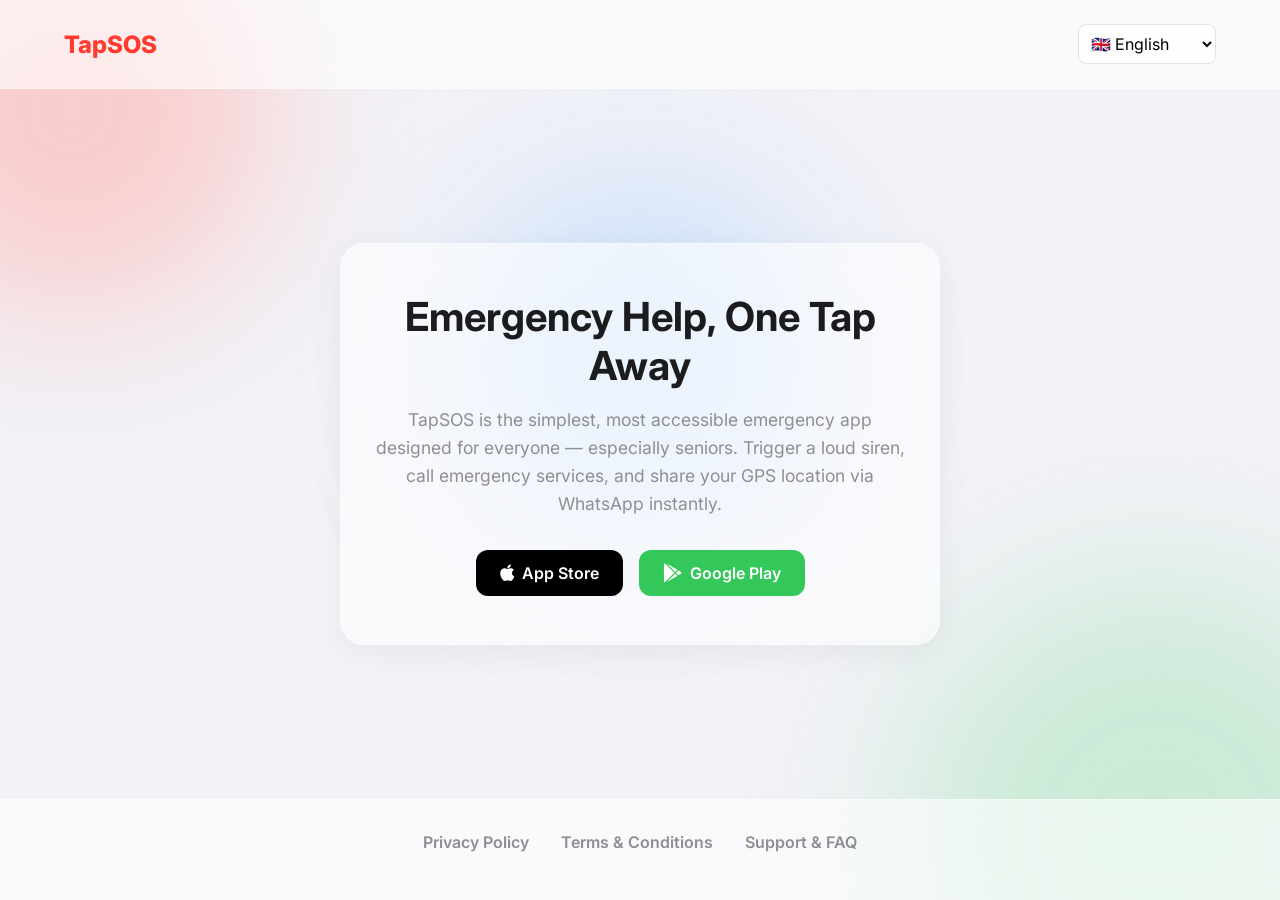
==== index.html @ 8781abed "Primer commit: subiendo archivos de la web" ====
<!DOCTYPE html>
<html lang="en">
<head>
  <meta charset="UTF-8">
  <meta name="viewport" content="width=device-width, initial-scale=1.0">
  <title>TapSOS - Emergency App</title>
  <link rel="stylesheet" href="styles.css">
  <link href="https://fonts.googleapis.com/css2?family=Cairo:wght@400;700&display=swap" rel="stylesheet">
  <link rel="stylesheet" href="https://cdnjs.cloudflare.com/ajax/libs/font-awesome/6.4.0/css/all.min.css">
</head>
<body>
  
  <!-- Animated Background -->
  <div class="bg-blobs">
    <div class="blob blob-1"></div>
    <div class="blob blob-2"></div>
    <div class="blob blob-3"></div>
  </div>

  <nav>
    <a href="index.html" class="logo">TapSOS</a>
    <div class="lang-selector">
      <select id="lang-selector">
        <option value="en">🇬🇧 English</option>
        <option value="es">🇪🇸 Español</option>
        <option value="fr">🇫🇷 Français</option>
        <option value="de">🇩🇪 Deutsch</option>
        <option value="it">🇮🇹 Italiano</option>
        <option value="pt">🇵🇹 Português</option>
        <option value="ru">🇷🇺 Русский</option>
        <option value="zh">🇨🇳 中文</option>
        <option value="ja">🇯🇵 日本語</option>
        <option value="ar">🇸🇦 العربية</option>
      </select>
    </div>
  </nav>

  <main class="container">
    <div class="glass-card">
      <h1 data-i18n="heroTitle">Emergency Help, One Tap Away</h1>
      <p data-i18n="heroDesc">TapSOS is the simplest, most accessible emergency app. Trigger a loud siren, make an emergency call, and send your GPS location via WhatsApp instantly.</p>
      
      <div class="store-buttons">
        <a href="#" class="btn btn-apple">
          <i class="fab fa-apple"></i> <span data-i18n="btnApple">App Store</span>
        </a>
        <a href="#" class="btn btn-google">
          <i class="fab fa-google-play"></i> <span data-i18n="btnGoogle">Google Play</span>
        </a>
      </div>
    </div>
  </main>

  <footer>
    <div class="footer-links">
      <a href="privacy.html" data-i18n="footerPrivacy">Privacy Policy</a>
      <a href="terms.html" data-i18n="footerTerms">Terms & Conditions</a>
      <a href="support.html" data-i18n="footerSupport">Support</a>
    </div>
  </footer>

  <script src="script.js"></script>
</body>
</html>
---- styles.css ----
@import url('https://fonts.googleapis.com/css2?family=Inter:wght@400;600;800&display=swap');

:root {
  --primary-color: #ff3b30; /* SOS Red */
  --secondary-color: #34c759; /* SOS Green */
  --bg-color: #f2f2f7; /* Light gray background */
  --glass-bg: rgba(255, 255, 255, 0.6);
  --glass-border: rgba(255, 255, 255, 0.3);
  --text-primary: #1c1c1e;
  --text-secondary: #8e8e93;
}

* {
  margin: 0;
  padding: 0;
  box-sizing: border-box;
  font-family: 'Inter', -apple-system, BlinkMacSystemFont, sans-serif;
}

body {
  background-color: var(--bg-color);
  color: var(--text-primary);
  min-height: 100vh;
  display: flex;
  flex-direction: column;
  overflow-x: hidden;
  position: relative;
}

/* --- Animated Background Blur Circles --- */
.bg-blobs {
  position: fixed;
  top: 0;
  left: 0;
  width: 100vw;
  height: 100vh;
  z-index: -1;
  overflow: hidden;
  pointer-events: none;
}

.blob {
  position: absolute;
  border-radius: 50%;
  filter: blur(80px);
  opacity: 0.6;
  animation: float 20s infinite ease-in-out alternate;
}

.blob-1 {
  width: 400px;
  height: 400px;
  background: #ffb3b0; /* Light red */
  top: -10%;
  left: -10%;
  animation-delay: 0s;
}

.blob-2 {
  width: 500px;
  height: 500px;
  background: #b0e5c1; /* Light green */
  bottom: -20%;
  right: -10%;
  animation-delay: -5s;
}

.blob-3 {
  width: 350px;
  height: 350px;
  background: #b0d4ff; /* Light blue */
  top: 40%;
  left: 50%;
  transform: translate(-50%, -50%);
  animation-delay: -10s;
}

@keyframes float {
  0% { transform: translate(0, 0) scale(1); }
  33% { transform: translate(50px, -50px) scale(1.1); }
  66% { transform: translate(-30px, 40px) scale(0.9); }
  100% { transform: translate(0, 0) scale(1); }
}

/* --- Navigation --- */
nav {
  display: flex;
  justify-content: space-between;
  align-items: center;
  padding: 1.5rem 5%;
  background: var(--glass-bg);
  backdrop-filter: blur(12px);
  -webkit-backdrop-filter: blur(12px);
  border-bottom: 1px solid var(--glass-border);
  position: sticky;
  top: 0;
  z-index: 100;
}

.logo {
  font-weight: 800;
  font-size: 1.5rem;
  color: var(--primary-color);
  text-decoration: none;
}

.lang-selector select {
  padding: 0.5rem;
  border-radius: 8px;
  border: 1px solid rgba(0,0,0,0.1);
  background: rgba(255,255,255,0.8);
  font-size: 1rem;
  cursor: pointer;
  outline: none;
}

/* --- Hero Section (Glassmorphism) --- */
.container {
  flex: 1;
  display: flex;
  flex-direction: column;
  align-items: center;
  justify-content: center;
  padding: 4rem 5%;
  text-align: center;
}

.glass-card {
  background: var(--glass-bg);
  backdrop-filter: blur(20px);
  -webkit-backdrop-filter: blur(20px);
  border: 1px solid var(--glass-border);
  border-radius: 24px;
  padding: 3rem 2rem;
  max-width: 600px;
  box-shadow: 0 8px 32px rgba(0, 0, 0, 0.05);
  animation: slideUp 0.8s ease-out;
}

.glass-card h1 {
  font-size: 2.5rem;
  margin-bottom: 1rem;
  color: var(--text-primary);
}

.glass-card p {
  font-size: 1.1rem;
  color: var(--text-secondary);
  line-height: 1.6;
  margin-bottom: 2rem;
}

/* --- Store Buttons --- */
.store-buttons {
  display: flex;
  gap: 1rem;
  justify-content: center;
  flex-wrap: wrap;
}

.btn {
  display: inline-flex;
  align-items: center;
  justify-content: center;
  padding: 0.8rem 1.5rem;
  border-radius: 12px;
  font-weight: 600;
  text-decoration: none;
  transition: transform 0.2s, box-shadow 0.2s;
  color: white;
}

.btn i {
  margin-right: 8px;
  font-size: 1.2rem;
}

.btn-apple {
  background: #000;
}

.btn-google {
  background: var(--secondary-color);
}

.btn:hover {
  transform: translateY(-2px);
  box-shadow: 0 4px 15px rgba(0,0,0,0.1);
}

/* --- Footer --- */
footer {
  background: var(--glass-bg);
  backdrop-filter: blur(12px);
  -webkit-backdrop-filter: blur(12px);
  border-top: 1px solid var(--glass-border);
  padding: 2rem 5%;
  text-align: center;
  margin-top: auto;
}

.footer-links {
  display: flex;
  justify-content: center;
  gap: 2rem;
  margin-bottom: 1rem;
  flex-wrap: wrap;
}

.footer-links a {
  color: var(--text-secondary);
  text-decoration: none;
  font-weight: 600;
  transition: color 0.2s;
}

.footer-links a:hover {
  color: var(--primary-color);
}

.support-email {
  color: var(--text-secondary);
  font-size: 0.9rem;
}

.support-email a {
  color: var(--primary-color);
  text-decoration: none;
}

/* Animations */
@keyframes slideUp {
  from { opacity: 0; transform: translateY(30px); }
  to { opacity: 1; transform: translateY(0); }
}

/* Text pages (Privacy / Terms) */
.text-page {
  max-width: 800px;
  margin: 0 auto;
  text-align: left;
}

.text-page h1 {
  font-size: 2rem;
  margin-bottom: 0.5rem;
  color: var(--primary-color);
}

.text-page h2 {
  font-size: 1.5rem;
  margin-top: 2rem;
  margin-bottom: 1rem;
}

.text-page p, .text-page ul {
  font-size: 1.05rem;
  color: var(--text-primary);
  line-height: 1.7;
  margin-bottom: 1rem;
}

.text-page ul {
  padding-left: 2rem;
}
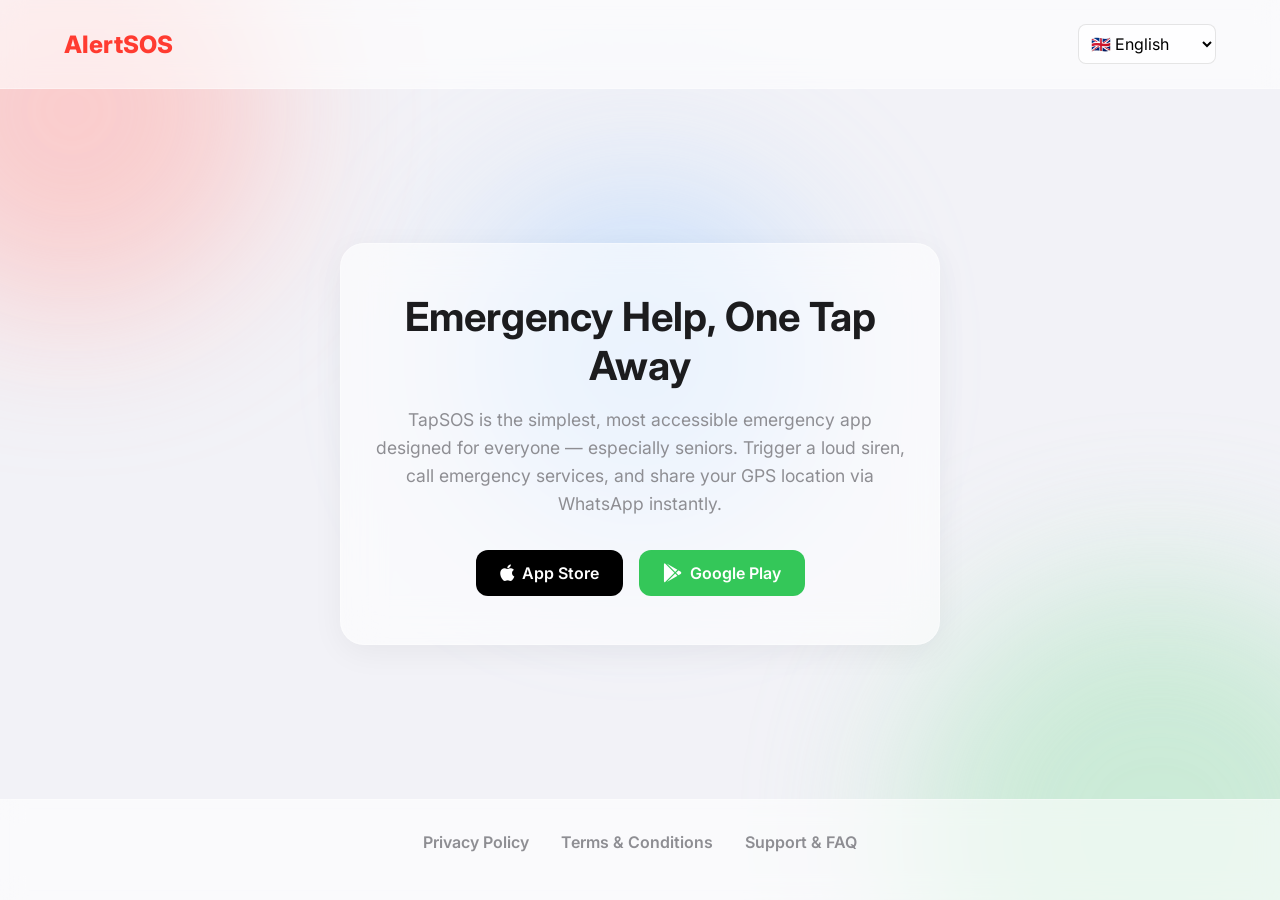
==== commit 2b3ba296: "Rename TapSOS to AlertSOS across all pages Co-Authored-By: Claude Sonnet 4.6 <noreply@anthropic.com>" ====
--- a/index.html
+++ b/index.html
@@ -3,7 +3,7 @@
 <head>
   <meta charset="UTF-8">
   <meta name="viewport" content="width=device-width, initial-scale=1.0">
-  <title>TapSOS - Emergency App</title>
+  <title>AlertSOS - Emergency App</title>
   <link rel="stylesheet" href="styles.css">
   <link href="https://fonts.googleapis.com/css2?family=Cairo:wght@400;700&display=swap" rel="stylesheet">
   <link rel="stylesheet" href="https://cdnjs.cloudflare.com/ajax/libs/font-awesome/6.4.0/css/all.min.css">
@@ -18,7 +18,7 @@
   </div>
 
   <nav>
-    <a href="index.html" class="logo">TapSOS</a>
+    <a href="index.html" class="logo">AlertSOS</a>
     <div class="lang-selector">
       <select id="lang-selector">
         <option value="en">🇬🇧 English</option>
@@ -38,7 +38,7 @@
   <main class="container">
     <div class="glass-card">
       <h1 data-i18n="heroTitle">Emergency Help, One Tap Away</h1>
-      <p data-i18n="heroDesc">TapSOS is the simplest, most accessible emergency app. Trigger a loud siren, make an emergency call, and send your GPS location via WhatsApp instantly.</p>
+      <p data-i18n="heroDesc">AlertSOS is the simplest, most accessible emergency app. Trigger a loud siren, make an emergency call, and send your GPS location via WhatsApp instantly.</p>
       
       <div class="store-buttons">
         <a href="#" class="btn btn-apple">
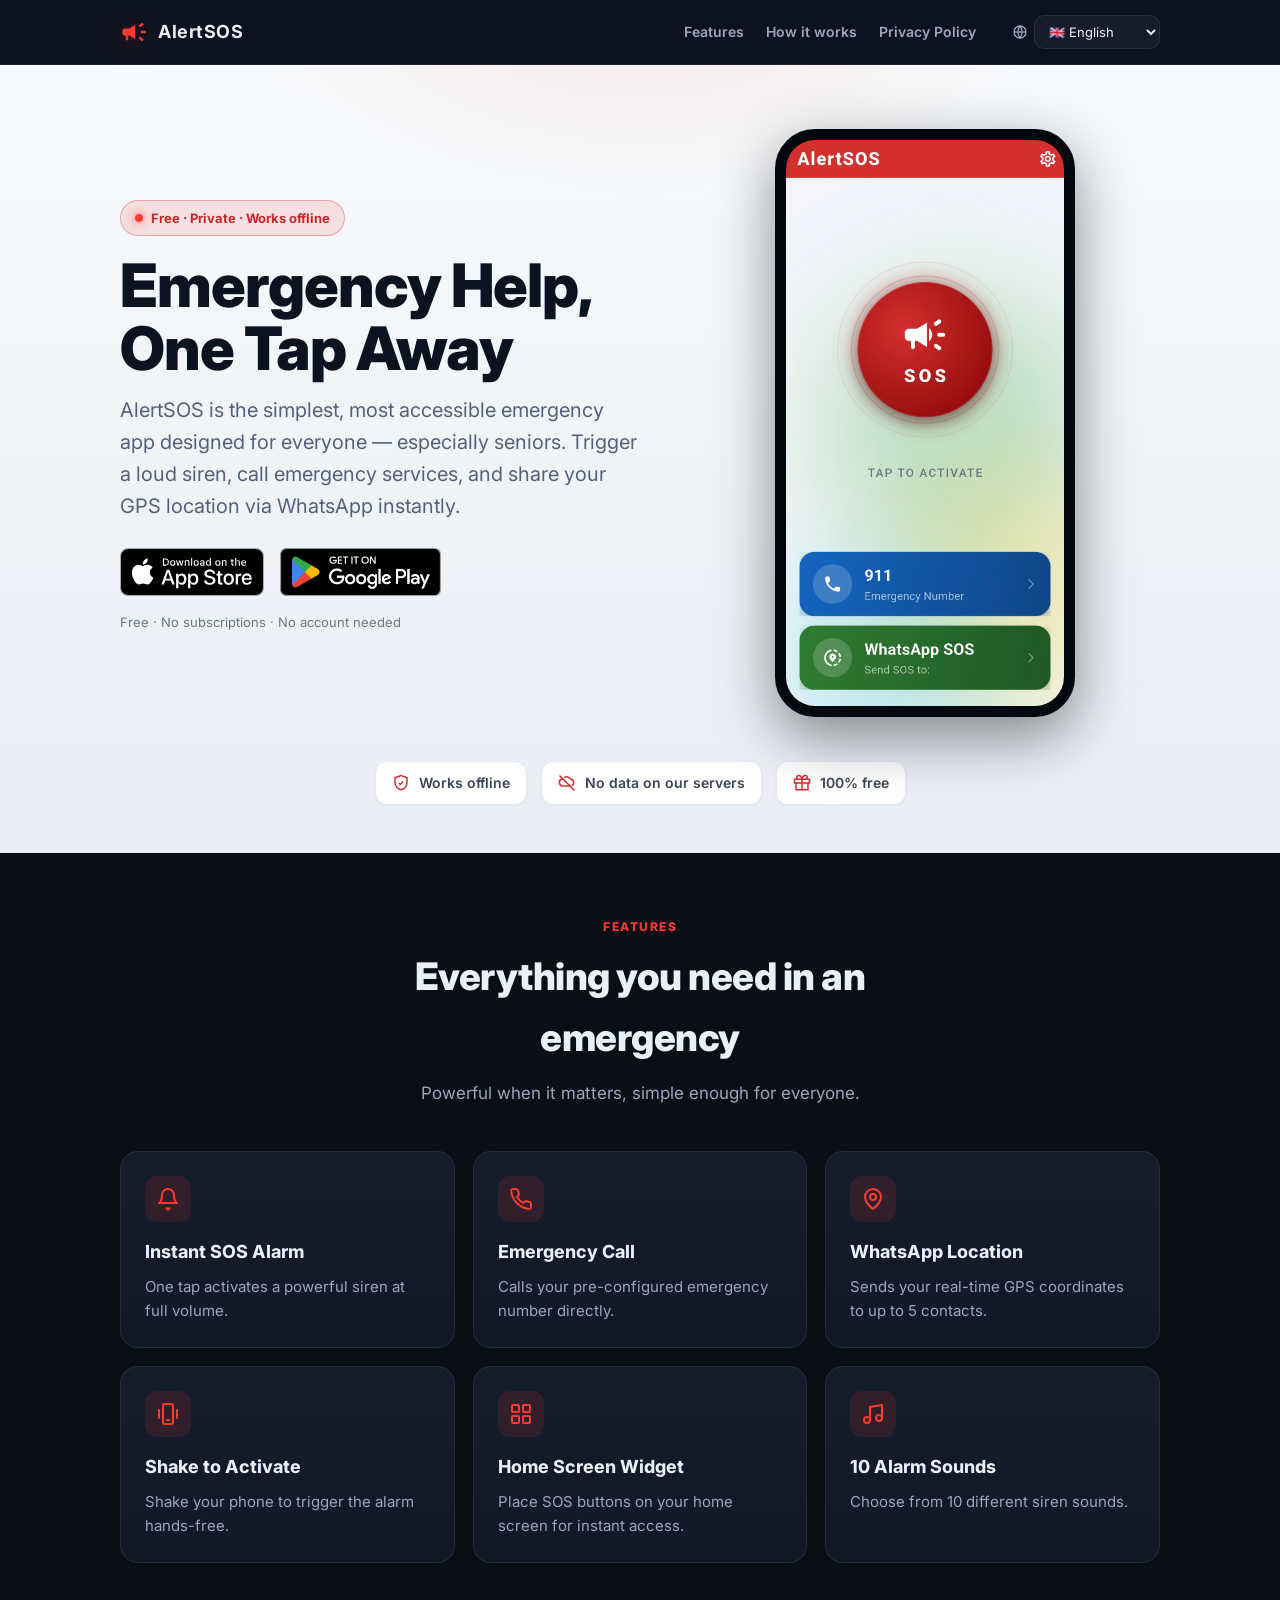
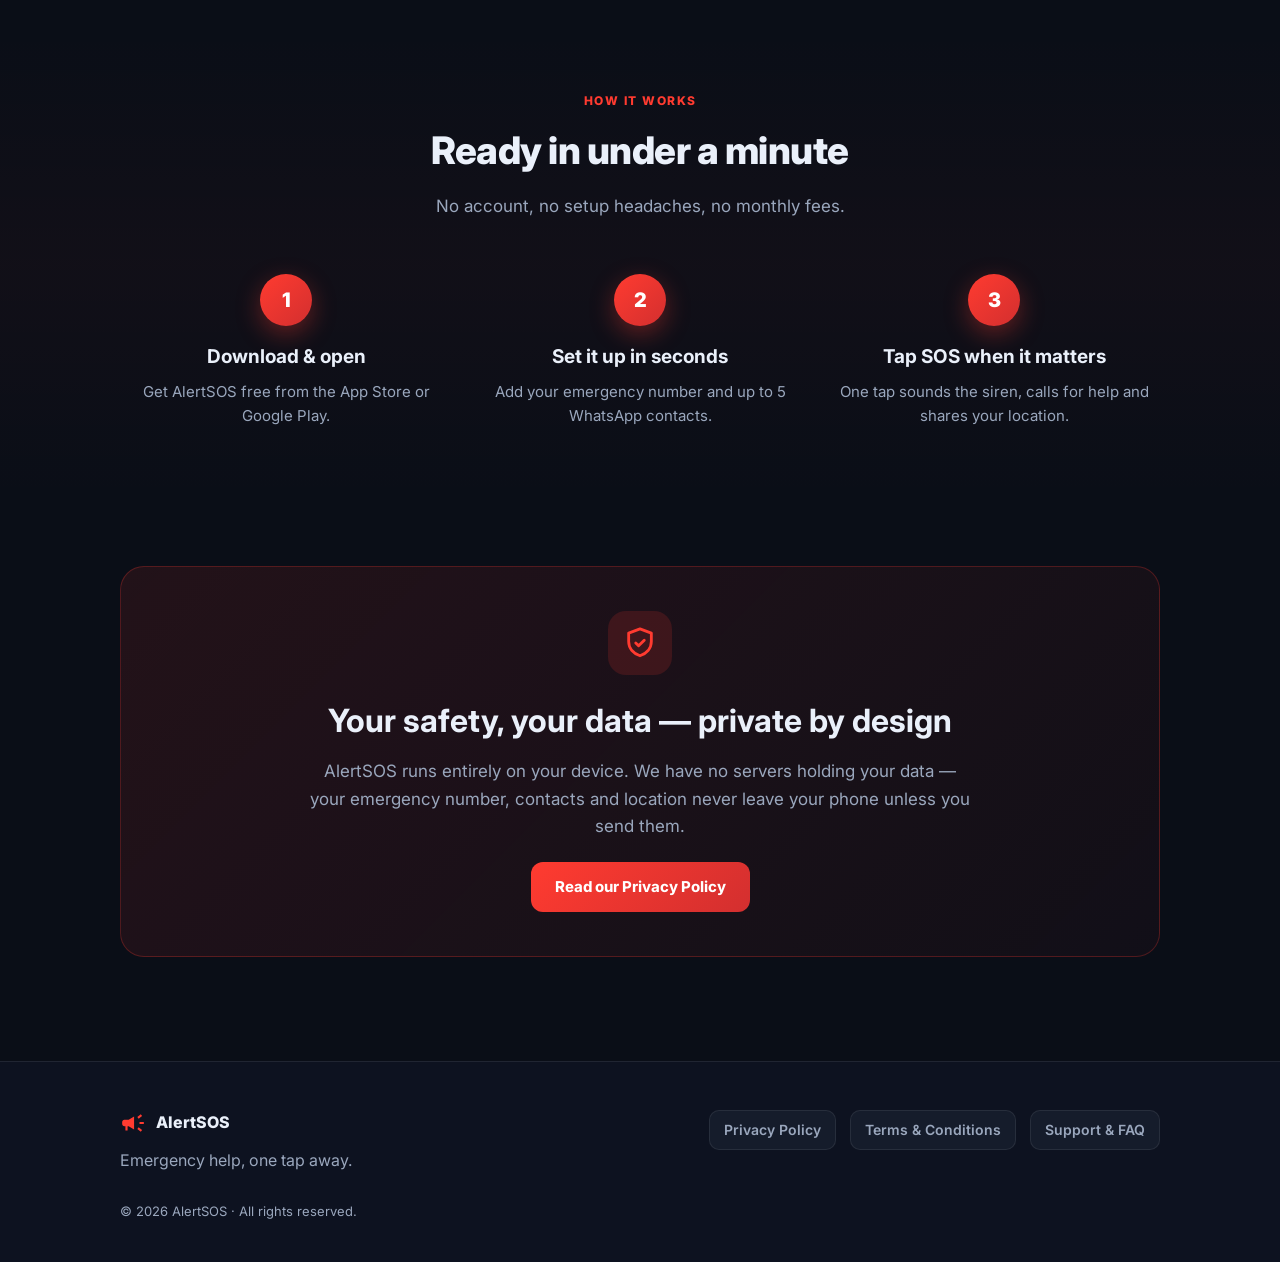
==== commit 4925a5ca: "Rediseño completo de la web AlertSOS - Nuevo diseño premium (tema oscuro, marca roja) con hero a dos" ====
--- a/index.html
+++ b/index.html
@@ -1,64 +1,141 @@
-<!DOCTYPE html>
+<!doctype html>
 <html lang="en">
 <head>
-  <meta charset="UTF-8">
-  <meta name="viewport" content="width=device-width, initial-scale=1.0">
-  <title>AlertSOS - Emergency App</title>
-  <link rel="stylesheet" href="styles.css">
-  <link href="https://fonts.googleapis.com/css2?family=Cairo:wght@400;700&display=swap" rel="stylesheet">
-  <link rel="stylesheet" href="https://cdnjs.cloudflare.com/ajax/libs/font-awesome/6.4.0/css/all.min.css">
+<meta charset="utf-8">
+<meta name="viewport" content="width=device-width, initial-scale=1">
+<title>AlertSOS — Emergency help, one tap away</title>
+<meta name="description" content="AlertSOS turns your phone into an instant emergency tool: loud SOS siren, one-tap emergency call and live GPS location via WhatsApp. Free, private and works offline.">
+<link rel="icon" href="data:image/svg+xml,%3Csvg xmlns='http://www.w3.org/2000/svg' viewBox='0 -960 960 960'%3E%3Cpath fill='%23FF3B30' d='M720-440v-80h160v80H720Zm48 280-128-96 48-64 128 96-48 64Zm-80-480-48-64 128-96 48 64-128 96ZM200-200v-160h-40q-33 0-56.5-23.5T80-440v-80q0-33 23.5-56.5T160-600h160l200-120v480L320-360h-40v160h-80Zm380-280Z'/%3E%3C/svg%3E">
+<link href="https://fonts.googleapis.com/css2?family=Inter:wght@400;600;700;800;900&family=Cairo:wght@400;700;900&display=swap" rel="stylesheet">
+<link rel="stylesheet" href="styles.css">
 </head>
 <body>
-  
-  <!-- Animated Background -->
-  <div class="bg-blobs">
-    <div class="blob blob-1"></div>
-    <div class="blob blob-2"></div>
-    <div class="blob blob-3"></div>
+
+<header class="site"><div class="wrap nav">
+  <a class="logo" href="index.html">
+    <svg viewBox="0 -960 960 960" fill="#FF3B30" aria-hidden="true"><path d="M720-440v-80h160v80H720Zm48 280-128-96 48-64 128 96-48 64Zm-80-480-48-64 128-96 48 64-128 96ZM200-200v-160h-40q-33 0-56.5-23.5T80-440v-80q0-33 23.5-56.5T160-600h160l200-120v480L320-360h-40v160h-80Zm380-280Z"/></svg>
+    <b>AlertSOS</b>
+  </a>
+  <nav class="links">
+    <a href="#features" data-i18n="navFeatures">Features</a>
+    <a href="#how" data-i18n="navHow">How it works</a>
+    <a href="privacy.html" data-i18n="footerPrivacy">Privacy</a>
+  </nav>
+  <div class="langbox">
+    <svg viewBox="0 0 24 24" fill="none" stroke="currentColor" stroke-width="2"><circle cx="12" cy="12" r="9"/><path d="M3 12h18"/><path d="M12 3a15 15 0 0 1 0 18 15 15 0 0 1 0-18Z"/></svg>
+    <select id="lang-selector" aria-label="Language">
+      <option value="en">🇬🇧 English</option>
+      <option value="es">🇪🇸 Español</option>
+      <option value="fr">🇫🇷 Français</option>
+      <option value="de">🇩🇪 Deutsch</option>
+      <option value="it">🇮🇹 Italiano</option>
+      <option value="pt">🇵🇹 Português</option>
+      <option value="ru">🇷🇺 Русский</option>
+      <option value="zh">🇨🇳 中文</option>
+      <option value="ja">🇯🇵 日本語</option>
+      <option value="ar">🇸🇦 العربية</option>
+    </select>
   </div>
+</div></header>
 
-  <nav>
-    <a href="index.html" class="logo">AlertSOS</a>
-    <div class="lang-selector">
-      <select id="lang-selector">
-        <option value="en">🇬🇧 English</option>
-        <option value="es">🇪🇸 Español</option>
-        <option value="fr">🇫🇷 Français</option>
-        <option value="de">🇩🇪 Deutsch</option>
-        <option value="it">🇮🇹 Italiano</option>
-        <option value="pt">🇵🇹 Português</option>
-        <option value="ru">🇷🇺 Русский</option>
-        <option value="zh">🇨🇳 中文</option>
-        <option value="ja">🇯🇵 日本語</option>
-        <option value="ar">🇸🇦 العربية</option>
-      </select>
-    </div>
-  </nav>
+<main>
+  <!-- HERO -->
+  <section class="hero"><div class="wrap">
+    <div class="hero-grid">
+      <div class="hero-copy">
+        <span class="badge"><span class="dot"></span><span data-i18n="heroBadge">Free · Private · Works offline</span></span>
+        <h1 data-i18n="heroTitle">Emergency Help, One Tap Away</h1>
+        <p class="sub" data-i18n="heroDesc">AlertSOS is the simplest, most accessible emergency app. Trigger a loud siren, make an emergency call, and send your GPS location via WhatsApp instantly.</p>
+        <div class="cta-row">
+          <a class="badge-link" href="https://apps.apple.com/es/app/alert-sos/id6778055286" target="_blank" rel="noopener" aria-label="Download on the App Store"><img src="assets/appstore.svg" alt="Download on the App Store"></a>
+          <a class="badge-link" href="https://play.google.com/store/apps/details?id=com.alertsos.alert_sos" target="_blank" rel="noopener" aria-label="Get it on Google Play"><img src="assets/googleplay.png" alt="Get it on Google Play"></a>
+        </div>
+        <p class="note" data-i18n="heroNote">Free · No subscriptions · No account needed</p>
+      </div>
 
-  <main class="container">
-    <div class="glass-card">
-      <h1 data-i18n="heroTitle">Emergency Help, One Tap Away</h1>
-      <p data-i18n="heroDesc">AlertSOS is the simplest, most accessible emergency app. Trigger a loud siren, make an emergency call, and send your GPS location via WhatsApp instantly.</p>
-      
-      <div class="store-buttons">
-        <a href="#" class="btn btn-apple">
-          <i class="fab fa-apple"></i> <span data-i18n="btnApple">App Store</span>
-        </a>
-        <a href="#" class="btn btn-google">
-          <i class="fab fa-google-play"></i> <span data-i18n="btnGoogle">Google Play</span>
-        </a>
+      <!-- Mockup con slider de capturas -->
+      <div class="hero-media">
+        <div class="mock">
+          <div class="glow"></div>
+          <div class="phone"><div class="screen">
+            <div class="slider">
+              <img src="assets/screen-1.jpg" alt="AlertSOS home screen" loading="eager">
+              <img src="assets/screen-2.jpg" alt="AlertSOS send SOS to contacts">
+              <img src="assets/screen-3.jpg" alt="AlertSOS settings">
+              <img src="assets/screen-4.jpg" alt="AlertSOS languages">
+              <img src="assets/screen-1.jpg" alt="" aria-hidden="true">
+            </div>
+          </div></div>
+        </div>
       </div>
     </div>
-  </main>
 
-  <footer>
-    <div class="footer-links">
+    <div class="trust">
+      <span class="pill"><svg viewBox="0 0 24 24" fill="none" stroke="currentColor" stroke-width="2"><path d="M12 2 4 5v6c0 5 3.5 8.5 8 10 4.5-1.5 8-5 8-10V5l-8-3Z"/><path d="m9 12 2 2 4-4"/></svg><span data-i18n="trust1">Works offline</span></span>
+      <span class="pill"><svg viewBox="0 0 24 24" fill="none" stroke="currentColor" stroke-width="2"><path d="m2 2 20 20M5.8 6.2A5 5 0 0 0 6 16h10M18.4 15.5A4.5 4.5 0 0 0 17 7a6 6 0 0 0-9-2"/></svg><span data-i18n="trust2">No data on our servers</span></span>
+      <span class="pill"><svg viewBox="0 0 24 24" fill="none" stroke="currentColor" stroke-width="2"><path d="M20 12v9H4v-9M2 7h20v5H2zM12 22V7M12 7H7.5a2.5 2.5 0 0 1 0-5C11 2 12 7 12 7ZM12 7h4.5a2.5 2.5 0 0 0 0-5C13 2 12 7 12 7Z"/></svg><span data-i18n="trust3">100% free</span></span>
+    </div>
+  </div></section>
+
+  <!-- FEATURES -->
+  <section id="features"><div class="wrap">
+    <div class="section-h">
+      <div class="kicker" data-i18n="featKicker">Features</div>
+      <h2 data-i18n="featTitle">Everything you need in an emergency</h2>
+      <p data-i18n="featSub">Powerful when it matters, simple enough for everyone.</p>
+    </div>
+    <div class="grid">
+      <div class="card"><div class="ic"><svg viewBox="0 0 24 24" fill="none" stroke="currentColor" stroke-width="2" stroke-linecap="round" stroke-linejoin="round"><path d="M6 8a6 6 0 0 1 12 0c0 7 3 8 3 8H3s3-1 3-8"/><path d="M10.5 21a1.5 1.5 0 0 0 3 0"/></svg></div><h3 data-i18n="feat1Title">Instant SOS Alarm</h3><p data-i18n="feat1Desc">One tap activates a powerful siren at full volume.</p></div>
+      <div class="card"><div class="ic"><svg viewBox="0 0 24 24" fill="none" stroke="currentColor" stroke-width="2" stroke-linecap="round" stroke-linejoin="round"><path d="M22 16.9v3a2 2 0 0 1-2.2 2 19.8 19.8 0 0 1-8.6-3.1 19.5 19.5 0 0 1-6-6 19.8 19.8 0 0 1-3.1-8.6A2 2 0 0 1 4.1 2h3a2 2 0 0 1 2 1.7c.1.9.4 1.8.7 2.7a2 2 0 0 1-.5 2.1L8.1 9.9a16 16 0 0 0 6 6l1.4-1.2a2 2 0 0 1 2.1-.4c.9.3 1.8.6 2.7.7a2 2 0 0 1 1.7 2Z"/></svg></div><h3 data-i18n="feat2Title">Emergency Call</h3><p data-i18n="feat2Desc">Calls your pre-configured emergency number directly.</p></div>
+      <div class="card"><div class="ic"><svg viewBox="0 0 24 24" fill="none" stroke="currentColor" stroke-width="2" stroke-linecap="round" stroke-linejoin="round"><path d="M20 10c0 6-8 12-8 12s-8-6-8-12a8 8 0 0 1 16 0Z"/><circle cx="12" cy="10" r="3"/></svg></div><h3 data-i18n="feat3Title">WhatsApp Location</h3><p data-i18n="feat3Desc">Sends your real-time GPS coordinates to up to 5 contacts.</p></div>
+      <div class="card"><div class="ic"><svg viewBox="0 0 24 24" fill="none" stroke="currentColor" stroke-width="2" stroke-linecap="round" stroke-linejoin="round"><rect x="7" y="2" width="10" height="20" rx="2"/><line x1="11" y1="18" x2="13" y2="18"/><path d="M3 8v8M21 8v8"/></svg></div><h3 data-i18n="feat4Title">Shake to Activate</h3><p data-i18n="feat4Desc">Shake your phone to trigger the alarm hands-free.</p></div>
+      <div class="card"><div class="ic"><svg viewBox="0 0 24 24" fill="none" stroke="currentColor" stroke-width="2" stroke-linecap="round" stroke-linejoin="round"><rect x="3" y="3" width="7" height="7" rx="1"/><rect x="14" y="3" width="7" height="7" rx="1"/><rect x="14" y="14" width="7" height="7" rx="1"/><rect x="3" y="14" width="7" height="7" rx="1"/></svg></div><h3 data-i18n="feat5Title">Home Screen Widget</h3><p data-i18n="feat5Desc">Place SOS buttons on your home screen for instant access.</p></div>
+      <div class="card"><div class="ic"><svg viewBox="0 0 24 24" fill="none" stroke="currentColor" stroke-width="2" stroke-linecap="round" stroke-linejoin="round"><path d="M9 18V5l12-2v13"/><circle cx="6" cy="18" r="3"/><circle cx="18" cy="16" r="3"/></svg></div><h3 data-i18n="feat6Title">10 Alarm Sounds</h3><p data-i18n="feat6Desc">Choose from 10 different siren sounds.</p></div>
+    </div>
+  </div></section>
+
+  <!-- HOW IT WORKS -->
+  <section id="how" style="background:linear-gradient(180deg,transparent,rgba(255,59,48,.03),transparent)"><div class="wrap">
+    <div class="section-h">
+      <div class="kicker" data-i18n="howKicker">How it works</div>
+      <h2 data-i18n="howTitle">Ready in under a minute</h2>
+      <p data-i18n="howSub">No account, no setup headaches, no monthly fees.</p>
+    </div>
+    <div class="steps">
+      <div class="step"><div class="num">1</div><h3 data-i18n="step1Title">Download &amp; open</h3><p data-i18n="step1Desc">Get AlertSOS free from the App Store or Google Play.</p></div>
+      <div class="step"><div class="num">2</div><h3 data-i18n="step2Title">Set it up in seconds</h3><p data-i18n="step2Desc">Add your emergency number and up to 5 WhatsApp contacts.</p></div>
+      <div class="step"><div class="num">3</div><h3 data-i18n="step3Title">Tap SOS when it matters</h3><p data-i18n="step3Desc">One tap sounds the siren, calls for help and shares your location.</p></div>
+    </div>
+  </div></section>
+
+  <!-- PRIVACY TEASER -->
+  <section><div class="wrap">
+    <div class="privacy-teaser">
+      <div class="ic"><svg viewBox="0 0 24 24" fill="none" stroke="currentColor" stroke-width="2" stroke-linecap="round" stroke-linejoin="round"><path d="M12 2 4 5v6c0 5 3.5 8.5 8 10 4.5-1.5 8-5 8-10V5l-8-3Z"/><path d="m9 12 2 2 4-4"/></svg></div>
+      <h2 data-i18n="ptTitle">Your safety, your data — private by design</h2>
+      <p data-i18n="ptBody">AlertSOS runs entirely on your device. We have no servers holding your data — your emergency number, contacts and location never leave your phone unless you send them.</p>
+      <a class="btn" href="privacy.html"><span data-i18n="ptCta">Read our Privacy Policy</span></a>
+    </div>
+  </div></section>
+</main>
+
+<footer class="site"><div class="wrap">
+  <div class="foot">
+    <div>
+      <div class="brand"><svg viewBox="0 -960 960 960" fill="#FF3B30" aria-hidden="true"><path d="M720-440v-80h160v80H720Zm48 280-128-96 48-64 128 96-48 64Zm-80-480-48-64 128-96 48 64-128 96ZM200-200v-160h-40q-33 0-56.5-23.5T80-440v-80q0-33 23.5-56.5T160-600h160l200-120v480L320-360h-40v160h-80Zm380-280Z"/></svg><span>AlertSOS</span></div>
+      <p style="color:var(--muted);max-width:34ch;margin:12px 0 0" data-i18n="footerTagline">Emergency help, one tap away.</p>
+    </div>
+    <div class="links">
       <a href="privacy.html" data-i18n="footerPrivacy">Privacy Policy</a>
-      <a href="terms.html" data-i18n="footerTerms">Terms & Conditions</a>
+      <a href="terms.html" data-i18n="footerTerms">Terms &amp; Conditions</a>
       <a href="support.html" data-i18n="footerSupport">Support</a>
     </div>
-  </footer>
+  </div>
+  <div class="foot-bottom">
+    <span>© <span data-year>2026</span> AlertSOS · <span data-i18n="footerRightsShort">All rights reserved.</span></span>
+  </div>
+</div></footer>
 
-  <script src="script.js"></script>
+<script src="script.js"></script>
 </body>
 </html>
--- a/styles.css
+++ b/styles.css
@@ -1,265 +1,191 @@
-@import url('https://fonts.googleapis.com/css2?family=Inter:wght@400;600;800&display=swap');
+/* AlertSOS — sitio web (GitHub Pages). Tema oscuro premium, rojo de marca.
+   Estructura y estética basadas en un diseño premium; adaptadas a AlertSOS. */
+:root{
+  --bg:#0A0E17;
+  --bg-2:#0D1220;
+  --panel:#151C2B;
+  --panel-2:#111827;
+  --line:rgba(255,255,255,.08);
+  --text:#EAF0FA;
+  --muted:#9AA7BD;
+  --brand:#FF3B30;
+  --brand-2:#D32F2F;
+  --brand-ink:#ffffff;
+  --radius:18px;
+  --maxw:1080px;
+  --shadow:0 20px 60px rgba(0,0,0,.45);
+  --font:'Inter',-apple-system,BlinkMacSystemFont,"Segoe UI",Roboto,Helvetica,Arial,"Noto Sans",sans-serif;
+}
+*{box-sizing:border-box}
+html{scroll-behavior:smooth}
+body{
+  margin:0;background:radial-gradient(1200px 600px at 50% -10%,#1c2135 0%,var(--bg) 55%);
+  color:var(--text);font-family:var(--font);line-height:1.6;-webkit-font-smoothing:antialiased;
+}
+a{color:inherit;text-decoration:none}
+img{max-width:100%}
+.wrap{max-width:var(--maxw);margin:0 auto;padding:0 20px}
 
-:root {
-  --primary-color: #ff3b30; /* SOS Red */
-  --secondary-color: #34c759; /* SOS Green */
-  --bg-color: #f2f2f7; /* Light gray background */
-  --glass-bg: rgba(255, 255, 255, 0.6);
-  --glass-border: rgba(255, 255, 255, 0.3);
-  --text-primary: #1c1c1e;
-  --text-secondary: #8e8e93;
+/* Header */
+header.site{position:sticky;top:0;z-index:50;backdrop-filter:blur(12px);
+  background:var(--bg-2);border-bottom:1px solid var(--line)}
+.nav{display:flex;align-items:center;gap:18px;height:64px}
+.logo{display:flex;align-items:center;gap:10px;font-weight:800;letter-spacing:.5px}
+.logo svg{width:28px;height:28px;filter:drop-shadow(0 4px 12px rgba(255,59,48,.4))}
+.logo b{font-size:18px}
+.nav .links{display:flex;gap:22px;margin-left:auto}
+.nav .links a{color:var(--muted);font-size:14px;font-weight:600}
+.nav .links a:hover{color:var(--text)}
+.langbox{display:flex;align-items:center;gap:6px;margin-left:18px}
+.langbox svg{width:16px;height:16px;color:var(--muted)}
+select#lang-selector{background:var(--panel);color:var(--text);border:1px solid var(--line);
+  border-radius:10px;padding:7px 10px;font-size:13px;font-family:inherit;cursor:pointer}
+
+/* Hero */
+.hero{padding:70px 0 40px;text-align:center}
+.badge{display:inline-flex;align-items:center;gap:8px;padding:7px 14px;border:1px solid var(--line);
+  border-radius:999px;background:rgba(255,59,48,.08);color:var(--brand);font-size:13px;font-weight:700}
+.badge .dot{width:8px;height:8px;border-radius:50%;background:var(--brand);box-shadow:0 0 12px var(--brand)}
+.hero h1{font-size:clamp(34px,6vw,60px);line-height:1.05;margin:22px auto 14px;max-width:14ch;font-weight:850;letter-spacing:-1px}
+.hero p.sub{color:var(--muted);font-size:clamp(16px,2.2vw,20px);max-width:56ch;margin:0 auto 26px}
+.cta-row{display:flex;gap:16px;justify-content:center;flex-wrap:wrap;align-items:center}
+.badge-link{display:inline-flex;transition:transform .15s ease,filter .15s ease}
+.badge-link:hover{transform:translateY(-2px);filter:brightness(1.08)}
+/* Ambos badges recortados a ras → mismo alto = misma altura visual. */
+.badge-link img{width:auto;display:block;height:48px}
+.hero .note{margin-top:16px;color:var(--muted);font-size:13px}
+/* Desktop: hero a dos columnas (texto+botones a la izquierda, móvil a la derecha). */
+@media (min-width:861px){
+  .hero{padding:64px 0 40px}
+  .hero-grid{display:grid;grid-template-columns:1.05fr .95fr;align-items:center;gap:52px;text-align:left}
+  .hero-copy h1{margin:18px 0 14px;max-width:15ch}
+  .hero-copy .sub{margin:0 0 26px;max-width:50ch}
+  .hero-copy .cta-row{justify-content:flex-start}
+  .hero-media .mock{margin:0 auto;width:300px}
 }
 
-* {
-  margin: 0;
-  padding: 0;
-  box-sizing: border-box;
-  font-family: 'Inter', -apple-system, BlinkMacSystemFont, sans-serif;
+/* Hero mockup + slider de capturas */
+.mock{margin:48px auto 0;width:264px;max-width:80%;position:relative}
+.phone{border-radius:40px;background:#05080f;border:11px solid #05080f;
+  box-shadow:var(--shadow);padding:0;overflow:hidden;position:relative}
+/* Ratio exacto de las capturas (983x2000) para que se vean completas, sin recorte lateral. */
+.phone .screen{aspect-ratio:983/2000;width:100%;background:#000;position:relative;overflow:hidden}
+.slider{position:absolute;inset:0;display:flex;width:500%;animation:slide 22s infinite}
+.slider img{width:20%;height:100%;object-fit:cover}
+@keyframes slide{
+  0%,   16%  {transform:translateX(0)}
+  20%,  36%  {transform:translateX(-20%)}
+  40%,  56%  {transform:translateX(-40%)}
+  60%,  76%  {transform:translateX(-60%)}
+  80%,  100% {transform:translateX(-80%)}
+}
+@media (prefers-reduced-motion: reduce){ .slider{animation:none} }
+.glow{position:absolute;inset:-12% -16%;z-index:-1;filter:blur(30px);
+  background:radial-gradient(50% 46% at 50% 46%,rgba(255,59,48,.40),rgba(255,59,48,.14) 46%,transparent 72%)}
+
+/* Trust strip */
+.trust{display:flex;gap:14px;justify-content:center;flex-wrap:wrap;margin:44px 0 8px}
+.trust .pill{display:flex;align-items:center;gap:9px;color:var(--muted);font-size:14px;font-weight:600;
+  background:var(--panel);border:1px solid var(--line);padding:10px 16px;border-radius:12px}
+.trust .pill svg{width:18px;height:18px;color:var(--brand)}
+
+/* Sections */
+section{padding:64px 0}
+.section-h{text-align:center;max-width:60ch;margin:0 auto 44px}
+.section-h h2{font-size:clamp(26px,4vw,38px);margin:0 0 12px;font-weight:820;letter-spacing:-.5px}
+.section-h p{color:var(--muted);margin:0;font-size:17px}
+.kicker{color:var(--brand);font-weight:800;letter-spacing:1.5px;text-transform:uppercase;font-size:12px;margin-bottom:10px}
+
+/* Features grid */
+.grid{display:grid;grid-template-columns:repeat(auto-fit,minmax(280px,1fr));gap:18px}
+.card{background:linear-gradient(180deg,var(--panel),var(--panel-2));border:1px solid var(--line);
+  border-radius:var(--radius);padding:24px;transition:transform .2s,border-color .2s}
+.card:hover{transform:translateY(-4px);border-color:rgba(255,59,48,.35)}
+.card .ic{width:46px;height:46px;border-radius:12px;display:flex;align-items:center;justify-content:center;
+  background:rgba(255,59,48,.12);margin-bottom:16px}
+.card .ic svg{width:24px;height:24px;color:var(--brand)}
+.card h3{margin:0 0 8px;font-size:18px;font-weight:750}
+.card p{margin:0;color:var(--muted);font-size:15px}
+
+/* How it works */
+.steps{display:grid;grid-template-columns:repeat(auto-fit,minmax(240px,1fr));gap:22px}
+.step{text-align:center;padding:10px}
+.step .num{width:52px;height:52px;border-radius:50%;margin:0 auto 16px;display:flex;align-items:center;justify-content:center;
+  font-weight:850;font-size:20px;color:var(--brand-ink);background:linear-gradient(135deg,var(--brand),var(--brand-2));
+  box-shadow:0 8px 24px rgba(255,59,48,.35)}
+.step h3{margin:0 0 8px;font-size:19px}
+.step p{margin:0;color:var(--muted);font-size:15px}
+
+/* Privacy teaser */
+.privacy-teaser{background:linear-gradient(135deg,rgba(255,59,48,.10),rgba(211,47,47,.04));
+  border:1px solid rgba(255,59,48,.25);border-radius:24px;padding:44px;text-align:center}
+.privacy-teaser .ic{width:64px;height:64px;border-radius:18px;margin:0 auto 20px;display:flex;align-items:center;justify-content:center;
+  background:rgba(255,59,48,.15)}
+.privacy-teaser .ic svg{width:34px;height:34px;color:var(--brand)}
+.privacy-teaser h2{margin:0 0 12px;font-size:clamp(24px,3.5vw,32px)}
+.privacy-teaser p{color:var(--muted);max-width:60ch;margin:0 auto 22px;font-size:17px}
+.btn{display:inline-flex;align-items:center;gap:8px;padding:13px 24px;border-radius:12px;font-weight:750;
+  background:linear-gradient(135deg,var(--brand),var(--brand-2));color:var(--brand-ink);border:none;cursor:pointer;font-size:15px}
+.btn:hover{filter:brightness(1.05)}
+.btn.ghost{background:transparent;color:var(--text);border:1px solid var(--line)}
+
+/* Legal / content pages */
+.doc{max-width:820px;margin:0 auto;padding:40px 0 20px}
+.doc h1{font-size:clamp(28px,5vw,40px);margin:0 0 6px;font-weight:850}
+.doc .updated{color:var(--muted);font-size:14px;margin-bottom:28px}
+.doc h2{font-size:22px;margin:34px 0 10px;font-weight:760}
+.doc p,.doc li{color:#cdd6e6;font-size:16px}
+.doc ul{padding-left:22px}
+.doc li{margin:6px 0}
+.doc a{color:var(--brand);text-decoration:underline}
+.doc .lead{font-size:18px;color:var(--text)}
+.callout{background:var(--panel);border:1px solid var(--line);border-left:3px solid var(--brand);
+  border-radius:12px;padding:16px 20px;margin:22px 0}
+.callout p{margin:0;font-weight:600;color:var(--text)}
+
+/* Support / FAQ */
+.faq{max-width:820px;margin:0 auto}
+.faq details{background:var(--panel);border:1px solid var(--line);border-radius:14px;padding:4px 20px;margin:12px 0}
+.faq summary{cursor:pointer;font-weight:700;padding:16px 0;list-style:none;font-size:16px;
+  display:flex;justify-content:space-between;align-items:center;gap:16px}
+.faq summary::-webkit-details-marker{display:none}
+.faq summary::after{content:"+";color:var(--brand);font-weight:800;font-size:20px;line-height:1;flex-shrink:0}
+.faq details[open] summary::after{content:"–"}
+.faq details p{color:var(--muted);margin:0 0 16px;font-size:15px}
+.contact-card{background:linear-gradient(135deg,rgba(255,59,48,.10),transparent);border:1px solid rgba(255,59,48,.25);
+  border-radius:20px;padding:32px;text-align:center;max-width:560px;margin:0 auto 40px}
+.contact-card h2{margin:0 0 8px}
+.contact-card p{color:var(--muted);margin:0}
+.contact-card a.mail{display:inline-block;margin-top:16px;padding:12px 24px;border-radius:12px;font-weight:750;font-size:15px;
+  background:linear-gradient(135deg,var(--brand),var(--brand-2));color:var(--brand-ink)}
+.contact-card a.mail:hover{filter:brightness(1.05)}
+
+/* Footer */
+footer.site{border-top:1px solid var(--line);background:var(--bg-2);padding:48px 0 40px;margin-top:40px}
+.foot{display:flex;flex-wrap:wrap;gap:24px;align-items:flex-start;justify-content:space-between}
+.foot .brand{display:flex;align-items:center;gap:10px;font-weight:800}
+.foot .brand svg{width:26px;height:26px}
+.foot .links{display:flex;gap:14px;flex-wrap:wrap}
+.foot .links a{color:var(--muted);font-weight:600;font-size:14px;padding:8px 14px;border:1px solid var(--line);
+  border-radius:10px;background:var(--panel)}
+.foot .links a:hover{color:var(--text);border-color:rgba(255,59,48,.35)}
+.foot-bottom{margin-top:28px;color:var(--muted);font-size:13px;display:flex;justify-content:space-between;flex-wrap:wrap;gap:10px}
+.foot-bottom a{color:var(--brand)}
+
+@media (max-width:640px){
+  .nav .links{display:none}
+  .hero{padding:48px 0 24px}
+  section{padding:48px 0}
+  .privacy-teaser{padding:30px 20px}
 }
 
-body {
-  background-color: var(--bg-color);
-  color: var(--text-primary);
-  min-height: 100vh;
-  display: flex;
-  flex-direction: column;
-  overflow-x: hidden;
-  position: relative;
-}
-
-/* --- Animated Background Blur Circles --- */
-.bg-blobs {
-  position: fixed;
-  top: 0;
-  left: 0;
-  width: 100vw;
-  height: 100vh;
-  z-index: -1;
-  overflow: hidden;
-  pointer-events: none;
-}
-
-.blob {
-  position: absolute;
-  border-radius: 50%;
-  filter: blur(80px);
-  opacity: 0.6;
-  animation: float 20s infinite ease-in-out alternate;
-}
-
-.blob-1 {
-  width: 400px;
-  height: 400px;
-  background: #ffb3b0; /* Light red */
-  top: -10%;
-  left: -10%;
-  animation-delay: 0s;
-}
-
-.blob-2 {
-  width: 500px;
-  height: 500px;
-  background: #b0e5c1; /* Light green */
-  bottom: -20%;
-  right: -10%;
-  animation-delay: -5s;
-}
-
-.blob-3 {
-  width: 350px;
-  height: 350px;
-  background: #b0d4ff; /* Light blue */
-  top: 40%;
-  left: 50%;
-  transform: translate(-50%, -50%);
-  animation-delay: -10s;
-}
-
-@keyframes float {
-  0% { transform: translate(0, 0) scale(1); }
-  33% { transform: translate(50px, -50px) scale(1.1); }
-  66% { transform: translate(-30px, 40px) scale(0.9); }
-  100% { transform: translate(0, 0) scale(1); }
-}
-
-/* --- Navigation --- */
-nav {
-  display: flex;
-  justify-content: space-between;
-  align-items: center;
-  padding: 1.5rem 5%;
-  background: var(--glass-bg);
-  backdrop-filter: blur(12px);
-  -webkit-backdrop-filter: blur(12px);
-  border-bottom: 1px solid var(--glass-border);
-  position: sticky;
-  top: 0;
-  z-index: 100;
-}
-
-.logo {
-  font-weight: 800;
-  font-size: 1.5rem;
-  color: var(--primary-color);
-  text-decoration: none;
-}
-
-.lang-selector select {
-  padding: 0.5rem;
-  border-radius: 8px;
-  border: 1px solid rgba(0,0,0,0.1);
-  background: rgba(255,255,255,0.8);
-  font-size: 1rem;
-  cursor: pointer;
-  outline: none;
-}
-
-/* --- Hero Section (Glassmorphism) --- */
-.container {
-  flex: 1;
-  display: flex;
-  flex-direction: column;
-  align-items: center;
-  justify-content: center;
-  padding: 4rem 5%;
-  text-align: center;
-}
-
-.glass-card {
-  background: var(--glass-bg);
-  backdrop-filter: blur(20px);
-  -webkit-backdrop-filter: blur(20px);
-  border: 1px solid var(--glass-border);
-  border-radius: 24px;
-  padding: 3rem 2rem;
-  max-width: 600px;
-  box-shadow: 0 8px 32px rgba(0, 0, 0, 0.05);
-  animation: slideUp 0.8s ease-out;
-}
-
-.glass-card h1 {
-  font-size: 2.5rem;
-  margin-bottom: 1rem;
-  color: var(--text-primary);
-}
-
-.glass-card p {
-  font-size: 1.1rem;
-  color: var(--text-secondary);
-  line-height: 1.6;
-  margin-bottom: 2rem;
-}
-
-/* --- Store Buttons --- */
-.store-buttons {
-  display: flex;
-  gap: 1rem;
-  justify-content: center;
-  flex-wrap: wrap;
-}
-
-.btn {
-  display: inline-flex;
-  align-items: center;
-  justify-content: center;
-  padding: 0.8rem 1.5rem;
-  border-radius: 12px;
-  font-weight: 600;
-  text-decoration: none;
-  transition: transform 0.2s, box-shadow 0.2s;
-  color: white;
-}
-
-.btn i {
-  margin-right: 8px;
-  font-size: 1.2rem;
-}
-
-.btn-apple {
-  background: #000;
-}
-
-.btn-google {
-  background: var(--secondary-color);
-}
-
-.btn:hover {
-  transform: translateY(-2px);
-  box-shadow: 0 4px 15px rgba(0,0,0,0.1);
-}
-
-/* --- Footer --- */
-footer {
-  background: var(--glass-bg);
-  backdrop-filter: blur(12px);
-  -webkit-backdrop-filter: blur(12px);
-  border-top: 1px solid var(--glass-border);
-  padding: 2rem 5%;
-  text-align: center;
-  margin-top: auto;
-}
-
-.footer-links {
-  display: flex;
-  justify-content: center;
-  gap: 2rem;
-  margin-bottom: 1rem;
-  flex-wrap: wrap;
-}
-
-.footer-links a {
-  color: var(--text-secondary);
-  text-decoration: none;
-  font-weight: 600;
-  transition: color 0.2s;
-}
-
-.footer-links a:hover {
-  color: var(--primary-color);
-}
-
-.support-email {
-  color: var(--text-secondary);
-  font-size: 0.9rem;
-}
-
-.support-email a {
-  color: var(--primary-color);
-  text-decoration: none;
-}
-
-/* Animations */
-@keyframes slideUp {
-  from { opacity: 0; transform: translateY(30px); }
-  to { opacity: 1; transform: translateY(0); }
-}
-
-/* Text pages (Privacy / Terms) */
-.text-page {
-  max-width: 800px;
-  margin: 0 auto;
-  text-align: left;
-}
-
-.text-page h1 {
-  font-size: 2rem;
-  margin-bottom: 0.5rem;
-  color: var(--primary-color);
-}
-
-.text-page h2 {
-  font-size: 1.5rem;
-  margin-top: 2rem;
-  margin-bottom: 1rem;
-}
-
-.text-page p, .text-page ul {
-  font-size: 1.05rem;
-  color: var(--text-primary);
-  line-height: 1.7;
-  margin-bottom: 1rem;
-}
-
-.text-page ul {
-  padding-left: 2rem;
-}
+/* ===== Hero en claro (bien contrastado). Cabecera y secciones en oscuro. ===== */
+.hero{color:#0e1626;background:
+  radial-gradient(58% 48% at 50% -12%,rgba(255,59,48,.10),transparent 60%),
+  linear-gradient(180deg,#f7fafc 0%,#e9eef5 100%)}
+.hero h1{color:#0b1220}
+.hero p.sub{color:#55617a}
+.hero .badge{background:rgba(255,59,48,.12);border-color:rgba(220,40,40,.35);color:#c62828}
+.hero .note{color:#6b7688}
+.hero .trust .pill{background:#fff;border-color:#e3e9f2;color:#3c4658;box-shadow:0 1px 3px rgba(16,24,40,.05)}
+.hero .trust .pill svg{color:var(--brand-2)}
